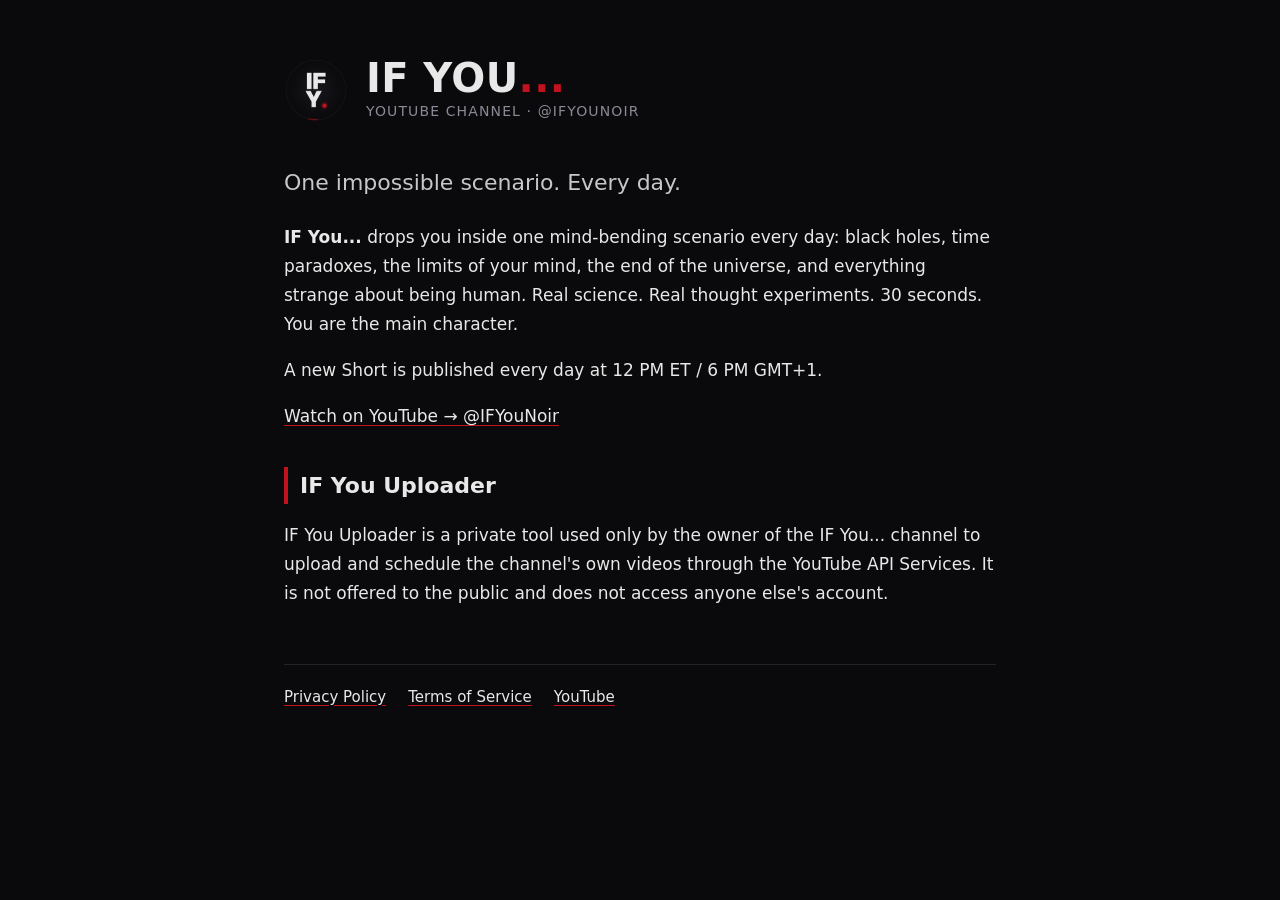
==== index.html @ 326ccce6 "Initial commit" ====
<!DOCTYPE html>
<html lang="en"><head><meta charset="utf-8"><meta name="viewport" content="width=device-width,initial-scale=1">
<title>IF You... — One impossible scenario. Every day.</title><link rel="stylesheet" href="style.css"><link rel="icon" href="logo.png"></head>
<body><main>
<header><img src="logo.png" alt="IF You... logo"><div><h1>IF YOU<span>...</span></h1><div class="muted">YouTube channel · @IFYouNoir</div></div></header>
<p class="tag">One impossible scenario. Every day.</p>
<p><strong>IF You...</strong> drops you inside one mind-bending scenario every day: black holes, time paradoxes, the limits of your mind, the end of the universe, and everything strange about being human. Real science. Real thought experiments. 30 seconds. You are the main character.</p>
<p>A new Short is published every day at 12 PM ET / 6 PM GMT+1.</p>
<p><a href="https://www.youtube.com/@IFYouNoir">Watch on YouTube → @IFYouNoir</a></p>
<h2>IF You Uploader</h2>
<p>IF You Uploader is a private tool used only by the owner of the IF You... channel to upload and schedule the channel's own videos through the YouTube API Services. It is not offered to the public and does not access anyone else's account.</p>
<nav><a href="privacy.html">Privacy Policy</a><a href="terms.html">Terms of Service</a><a href="https://www.youtube.com/@IFYouNoir">YouTube</a></nav>
</main></body></html>
---- style.css ----
:root{--bg:#0A0A0C;--fg:#E8E8E8;--red:#C1121F;--muted:#8A8A96}
*{box-sizing:border-box}body{margin:0;background:var(--bg);color:var(--fg);font:17px/1.7 system-ui,-apple-system,"Segoe UI",Inter,sans-serif}
main{max-width:760px;margin:0 auto;padding:56px 24px 80px}
header{display:flex;align-items:center;gap:18px;margin-bottom:40px}
header img{width:64px;height:64px;border-radius:50%}
h1{font-size:40px;line-height:1.1;margin:0;letter-spacing:.01em}h1 span{color:var(--red)}
h2{font-size:22px;margin:36px 0 8px;border-left:4px solid var(--red);padding-left:12px}
a{color:var(--fg);text-decoration-color:var(--red);text-underline-offset:3px}
.muted{color:var(--muted);font-size:14px;letter-spacing:.08em;text-transform:uppercase}
nav{margin-top:56px;padding-top:20px;border-top:1px solid #222;display:flex;gap:22px;flex-wrap:wrap;font-size:15px}
.tag{font-size:22px;color:var(--fg);opacity:.85}
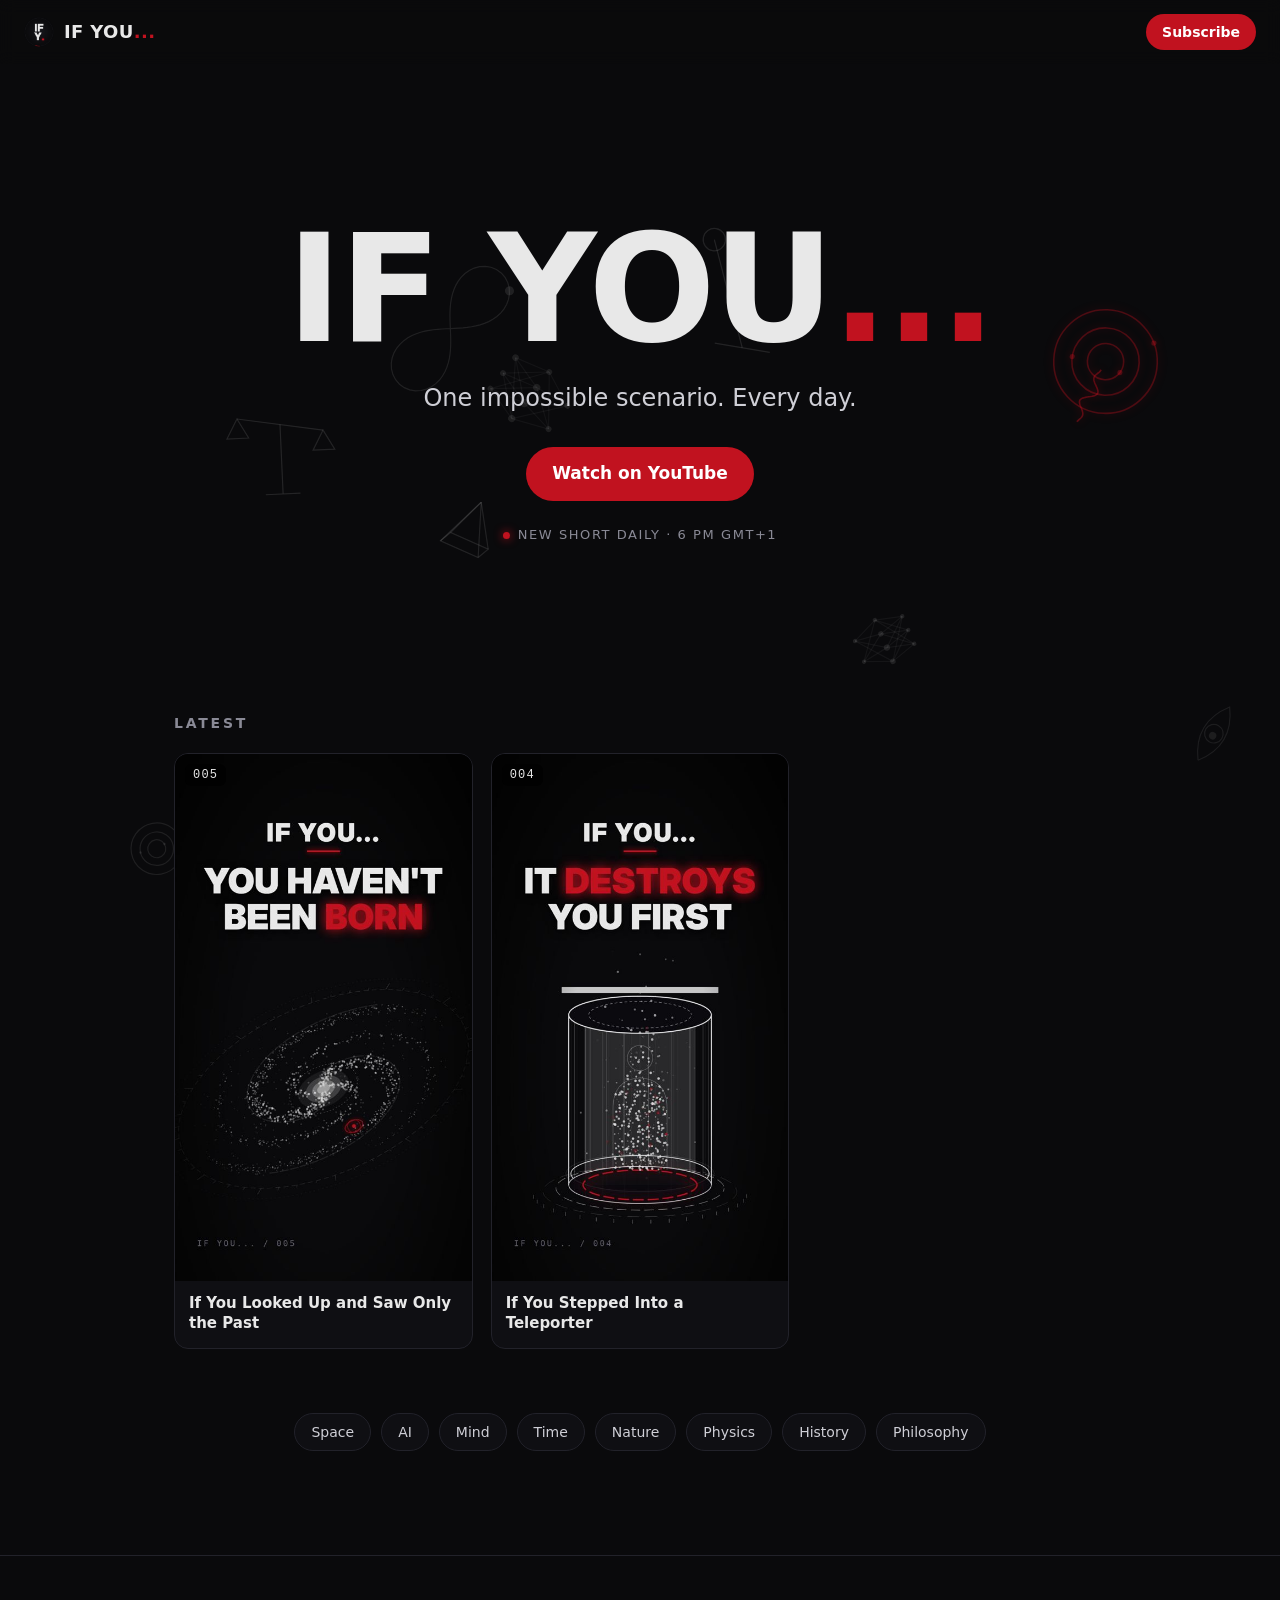
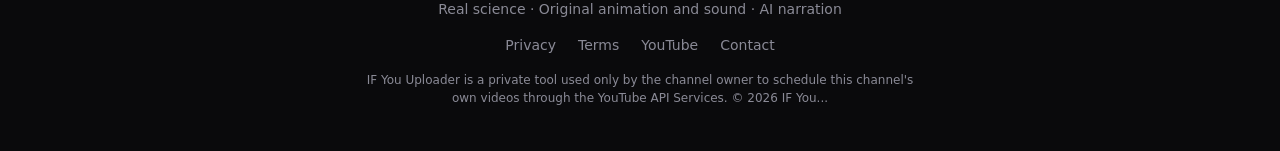
==== commit e2fdd959: "Simple website with floating shapes" ====
--- a/index.html
+++ b/index.html
@@ -1,13 +1,69 @@
 <!DOCTYPE html>
-<html lang="en"><head><meta charset="utf-8"><meta name="viewport" content="width=device-width,initial-scale=1">
-<title>IF You... — One impossible scenario. Every day.</title><link rel="stylesheet" href="style.css"><link rel="icon" href="logo.png"></head>
-<body><main>
-<header><img src="logo.png" alt="IF You... logo"><div><h1>IF YOU<span>...</span></h1><div class="muted">YouTube channel · @IFYouNoir</div></div></header>
-<p class="tag">One impossible scenario. Every day.</p>
-<p><strong>IF You...</strong> drops you inside one mind-bending scenario every day: black holes, time paradoxes, the limits of your mind, the end of the universe, and everything strange about being human. Real science. Real thought experiments. 30 seconds. You are the main character.</p>
-<p>A new Short is published every day at 12 PM ET / 6 PM GMT+1.</p>
-<p><a href="https://www.youtube.com/@IFYouNoir">Watch on YouTube → @IFYouNoir</a></p>
-<h2>IF You Uploader</h2>
-<p>IF You Uploader is a private tool used only by the owner of the IF You... channel to upload and schedule the channel's own videos through the YouTube API Services. It is not offered to the public and does not access anyone else's account.</p>
-<nav><a href="privacy.html">Privacy Policy</a><a href="terms.html">Terms of Service</a><a href="https://www.youtube.com/@IFYouNoir">YouTube</a></nav>
-</main></body></html>
+<html lang="en">
+<head>
+<meta charset="utf-8">
+<meta name="viewport" content="width=device-width,initial-scale=1">
+<title>IF You... — One impossible scenario. Every day.</title>
+<meta name="description" content="Daily 30-second science thought experiments where you are the main character.">
+<meta property="og:title" content="IF You... — One impossible scenario. Every day.">
+<meta property="og:image" content="https://islemmenzer1-jpg.github.io/ifyou/img/banner.jpg">
+<meta name="theme-color" content="#0A0A0C">
+<link rel="stylesheet" href="style.css">
+<link rel="icon" href="logo.png">
+</head>
+<body>
+
+<nav class="top">
+  <a class="brand" href="index.html"><img src="logo.png" alt=""><b>IF YOU<span>...</span></b></a>
+  <a class="btn small" href="https://www.youtube.com/@IFYouNoir?sub_confirmation=1">Subscribe</a>
+</nav>
+
+<header class="hero">
+  <h1>IF YOU<span>...</span></h1>
+  <p class="lead">One impossible scenario. Every day.</p>
+  <div class="cta">
+    <a class="btn" href="https://www.youtube.com/@IFYouNoir/shorts">Watch on YouTube</a>
+  </div>
+  <p class="schedule"><span class="dot"></span>New Short daily · 6 PM GMT+1</p>
+</header>
+
+<main>
+  <section>
+    <h2>Latest</h2>
+    <div class="eps" id="eps"></div>
+  </section>
+
+  <section>
+    <ul class="chips">
+      <li>Space</li><li>AI</li><li>Mind</li><li>Time</li><li>Nature</li>
+      <li>Physics</li><li>History</li><li>Philosophy</li>
+    </ul>
+  </section>
+</main>
+
+<footer>
+  <p class="muted small">Real science · Original animation and sound · AI narration</p>
+  <div class="links">
+    <a href="privacy.html">Privacy</a>
+    <a href="terms.html">Terms</a>
+    <a href="https://www.youtube.com/@IFYouNoir">YouTube</a>
+    <a href="mailto:islemmenzer1@gmail.com">Contact</a>
+  </div>
+  <p class="muted tiny">IF You Uploader is a private tool used only by the channel owner to schedule this channel's own videos through the YouTube API Services. © 2026 IF You...</p>
+</footer>
+
+<script>
+fetch("episodes.json", {cache: "no-store"}).then(r => r.json()).then(list => {
+  const box = document.getElementById("eps");
+  list.slice(0, 6).forEach(e => {
+    const a = document.createElement("a");
+    a.className = "ep"; a.href = e.url;
+    a.innerHTML = `<img src="${e.thumb}" alt="" loading="lazy"><span class="num">${e.num}</span><span class="title"></span>`;
+    a.querySelector(".title").textContent = e.title;
+    box.appendChild(a);
+  });
+}).catch(() => {});
+</script>
+<script src="bg.js" defer></script>
+</body>
+</html>
--- a/style.css
+++ b/style.css
@@ -1,11 +1,57 @@
-:root{--bg:#0A0A0C;--fg:#E8E8E8;--red:#C1121F;--muted:#8A8A96}
-*{box-sizing:border-box}body{margin:0;background:var(--bg);color:var(--fg);font:17px/1.7 system-ui,-apple-system,"Segoe UI",Inter,sans-serif}
-main{max-width:760px;margin:0 auto;padding:56px 24px 80px}
-header{display:flex;align-items:center;gap:18px;margin-bottom:40px}
-header img{width:64px;height:64px;border-radius:50%}
-h1{font-size:40px;line-height:1.1;margin:0;letter-spacing:.01em}h1 span{color:var(--red)}
-h2{font-size:22px;margin:36px 0 8px;border-left:4px solid var(--red);padding-left:12px}
-a{color:var(--fg);text-decoration-color:var(--red);text-underline-offset:3px}
-.muted{color:var(--muted);font-size:14px;letter-spacing:.08em;text-transform:uppercase}
-nav{margin-top:56px;padding-top:20px;border-top:1px solid #222;display:flex;gap:22px;flex-wrap:wrap;font-size:15px}
-.tag{font-size:22px;color:var(--fg);opacity:.85}
+:root{--bg:#0A0A0C;--panel:rgba(17,17,22,.78);--line:#22222a;--fg:#E8E8E8;--red:#C1121F;--muted:#8A8A96}
+*{box-sizing:border-box}
+body{margin:0;background:var(--bg);color:var(--fg);font:17px/1.6 system-ui,-apple-system,"Segoe UI",Inter,sans-serif;-webkit-font-smoothing:antialiased}
+a{color:var(--fg);text-decoration:none}
+.muted{color:var(--muted)}.small{font-size:14px}.tiny{font-size:12px;max-width:560px;margin:14px auto 0;line-height:1.5}
+
+#bg{position:fixed;inset:0;z-index:0;pointer-events:none}
+nav.top,.hero,main,footer{position:relative;z-index:1}
+
+nav.top{position:sticky;top:0;z-index:10;display:flex;justify-content:space-between;align-items:center;padding:14px 24px;background:rgba(10,10,12,.7);backdrop-filter:blur(8px)}
+nav.top .links{display:flex;gap:18px;align-items:center;font-size:14px}
+nav.top .links a:not(.btn){color:var(--muted)}
+.brand{display:flex;align-items:center;gap:10px;font-size:18px;letter-spacing:.02em}
+.brand img{width:30px;height:30px;border-radius:50%}
+.brand span{color:var(--red)}
+
+.btn{display:inline-block;background:var(--red);color:#fff;font-weight:700;padding:13px 26px;border-radius:999px;transition:transform .15s ease,background .15s ease}
+.btn:hover{transform:translateY(-1px);background:#d4182a}
+.btn.small{padding:7px 16px;font-size:14px}
+
+.hero{min-height:72vh;display:flex;flex-direction:column;justify-content:center;align-items:center;text-align:center;padding:40px 24px}
+.hero h1{font-size:clamp(64px,13vw,150px);line-height:.95;margin:0;font-weight:900;letter-spacing:-.02em}
+.hero h1 span{color:var(--red)}
+.lead{font-size:clamp(18px,2.6vw,24px);color:#cfcfd6;margin:18px 0 30px;font-weight:300}
+.schedule{margin-top:24px;color:var(--muted);font-size:13px;letter-spacing:.12em;text-transform:uppercase}
+.dot{display:inline-block;width:7px;height:7px;border-radius:50%;background:var(--red);margin-right:8px;box-shadow:0 0 10px var(--red);animation:pulse 2s infinite}
+@keyframes pulse{50%{opacity:.3}}
+
+main{max-width:980px;margin:0 auto;padding:0 24px 40px}
+section{margin:0 0 64px}
+h2{font-size:14px;letter-spacing:.2em;text-transform:uppercase;color:var(--muted);margin:0 0 18px;font-weight:600}
+
+.eps{display:grid;grid-template-columns:repeat(3,1fr);gap:18px}
+.ep{position:relative;display:block;background:var(--panel);border:1px solid var(--line);border-radius:14px;overflow:hidden;transition:border-color .15s ease,transform .15s ease}
+.ep:hover{border-color:var(--red);transform:translateY(-2px)}
+.ep img{width:100%;aspect-ratio:9/16;object-fit:cover;display:block}
+.ep .num{position:absolute;top:10px;left:10px;font:12px/1 ui-monospace,Consolas,monospace;background:rgba(0,0,0,.7);padding:5px 8px;border-radius:6px;letter-spacing:.1em}
+.ep .title{display:block;padding:12px 14px 14px;font-weight:600;font-size:15px;line-height:1.35}
+
+.chips{list-style:none;padding:0;margin:0;display:flex;flex-wrap:wrap;gap:10px;justify-content:center}
+.chips li{border:1px solid var(--line);background:var(--panel);border-radius:999px;padding:7px 16px;font-size:14px;color:#cfcfd6}
+
+footer{text-align:center;padding:28px 24px 44px;border-top:1px solid var(--line)}
+footer .links{display:flex;gap:22px;justify-content:center;flex-wrap:wrap;font-size:14px;margin-top:8px}
+footer .links a{color:var(--muted)}footer .links a:hover{color:var(--fg)}
+
+/* legal pages */
+.doc{max-width:760px;margin:0 auto;padding:24px 24px 40px;line-height:1.7}
+.doc a{text-decoration:underline;text-decoration-color:var(--red);text-underline-offset:3px}
+.doc header{display:flex;align-items:center;gap:18px;margin:16px 0 28px}
+.doc header img{width:56px;height:56px;border-radius:50%}
+.doc h1{font-size:34px;line-height:1.1;margin:0}
+.doc h2{font-size:20px;letter-spacing:0;text-transform:none;color:var(--fg);margin:32px 0 8px;border-left:4px solid var(--red);padding-left:12px}
+footer .brand{justify-content:center;margin-bottom:12px}
+
+@media (max-width:720px){.eps{grid-template-columns:repeat(2,1fr);gap:12px}nav.top .links a:not(.btn){display:none}}
+@media (prefers-reduced-motion:reduce){.dot{animation:none}.btn,.ep{transition:none}}
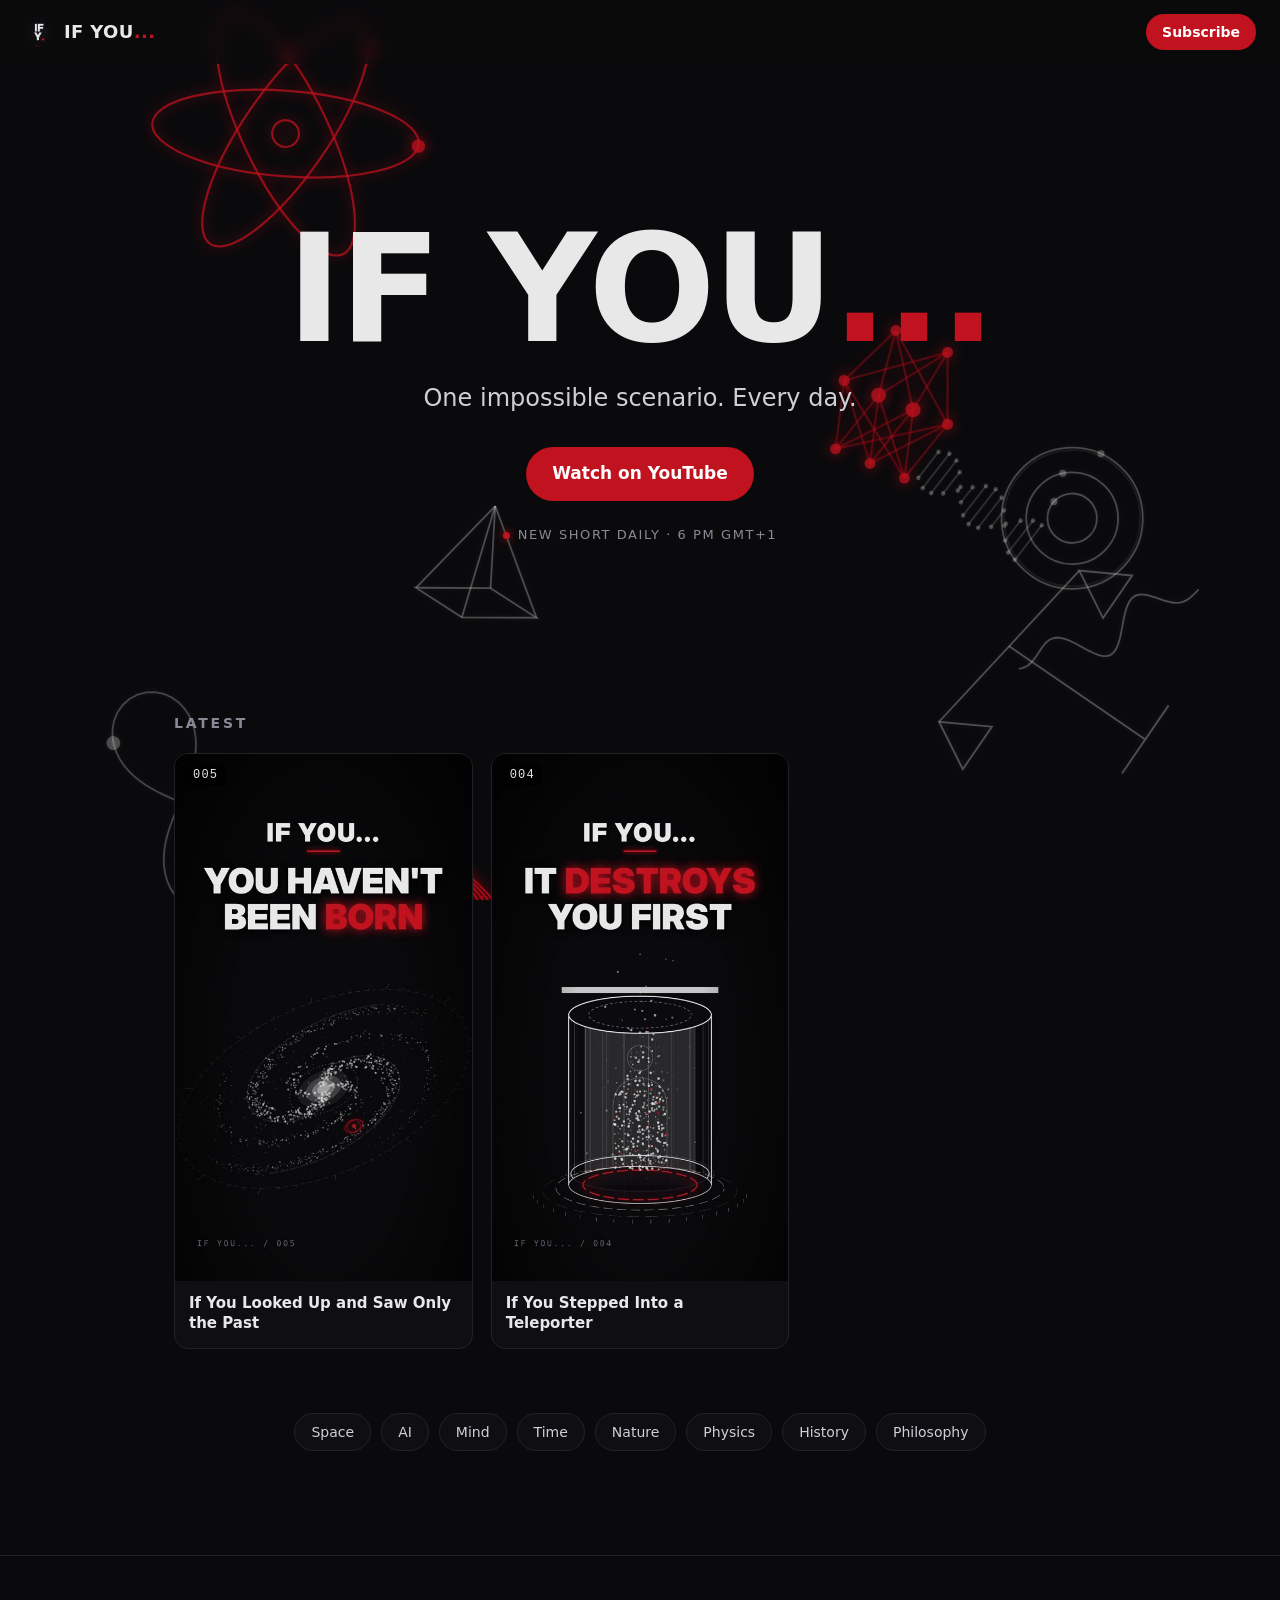
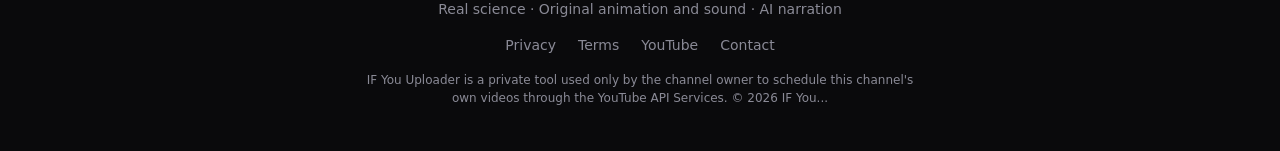
==== commit c4a19dda: "Update latest episodes (005)" ====
--- a/index.html
+++ b/index.html
@@ -8,7 +8,7 @@
 <meta property="og:title" content="IF You... — One impossible scenario. Every day.">
 <meta property="og:image" content="https://islemmenzer1-jpg.github.io/ifyou/img/banner.jpg">
 <meta name="theme-color" content="#0A0A0C">
-<link rel="stylesheet" href="style.css">
+<link rel="stylesheet" href="style.css?v=4">
 <link rel="icon" href="logo.png">
 </head>
 <body>
@@ -53,17 +53,31 @@
 </footer>
 
 <script>
-fetch("episodes.json", {cache: "no-store"}).then(r => r.json()).then(list => {
+const CHANNEL = "https://www.youtube.com/@IFYouNoir/shorts";
+fetch("episodes.json?t=" + Date.now(), {cache: "no-store"}).then(r => r.json()).then(list => {
   const box = document.getElementById("eps");
+  const now = Date.now();
   list.slice(0, 6).forEach(e => {
+    const soon = e.publish_at && Date.parse(e.publish_at) > now;
     const a = document.createElement("a");
-    a.className = "ep"; a.href = e.url;
-    a.innerHTML = `<img src="${e.thumb}" alt="" loading="lazy"><span class="num">${e.num}</span><span class="title"></span>`;
+    a.className = "ep" + (soon ? " soon" : "");
+    a.href = soon ? CHANNEL : (e.url || CHANNEL);
+    a.target = "_blank"; a.rel = "noopener";
+    a.innerHTML = `<span class="pic"><img src="${e.thumb}" alt="" loading="lazy"></span><span class="num">${e.num}</span><span class="title"></span>`;
     a.querySelector(".title").textContent = e.title;
+    if (soon) {
+      const d = new Date(e.publish_at);
+      const when = d.toLocaleString([], {weekday: "short", hour: "numeric", minute: "2-digit"});
+      const band = document.createElement("span");
+      band.className = "band";
+      band.innerHTML = `<b>COMING SOON</b><small>${when}</small>`;
+      a.querySelector(".pic").appendChild(band);
+      setTimeout(() => location.reload(), Math.min(Date.parse(e.publish_at) - now + 2000, 2147000000));
+    }
     box.appendChild(a);
   });
 }).catch(() => {});
 </script>
-<script src="bg.js" defer></script>
+<script src="bg.js?v=4" defer></script>
 </body>
 </html>
--- a/style.css
+++ b/style.css
@@ -33,7 +33,13 @@
 .eps{display:grid;grid-template-columns:repeat(3,1fr);gap:18px}
 .ep{position:relative;display:block;background:var(--panel);border:1px solid var(--line);border-radius:14px;overflow:hidden;transition:border-color .15s ease,transform .15s ease}
 .ep:hover{border-color:var(--red);transform:translateY(-2px)}
+.ep .pic{position:relative;display:block}
 .ep img{width:100%;aspect-ratio:9/16;object-fit:cover;display:block}
+.ep.soon img{filter:blur(6px) brightness(.45);transform:scale(1.06)}
+.ep .pic{overflow:hidden}
+.band{position:absolute;left:0;right:0;top:50%;transform:translateY(-50%) rotate(-6deg) scale(1.15);background:var(--red);color:#fff;text-align:center;padding:12px 0 10px;box-shadow:0 0 30px rgba(193,18,31,.6)}
+.band b{display:block;font-size:20px;letter-spacing:.22em;font-weight:900}
+.band small{display:block;font-size:12px;letter-spacing:.15em;opacity:.85;text-transform:uppercase}
 .ep .num{position:absolute;top:10px;left:10px;font:12px/1 ui-monospace,Consolas,monospace;background:rgba(0,0,0,.7);padding:5px 8px;border-radius:6px;letter-spacing:.1em}
 .ep .title{display:block;padding:12px 14px 14px;font-weight:600;font-size:15px;line-height:1.35}
 
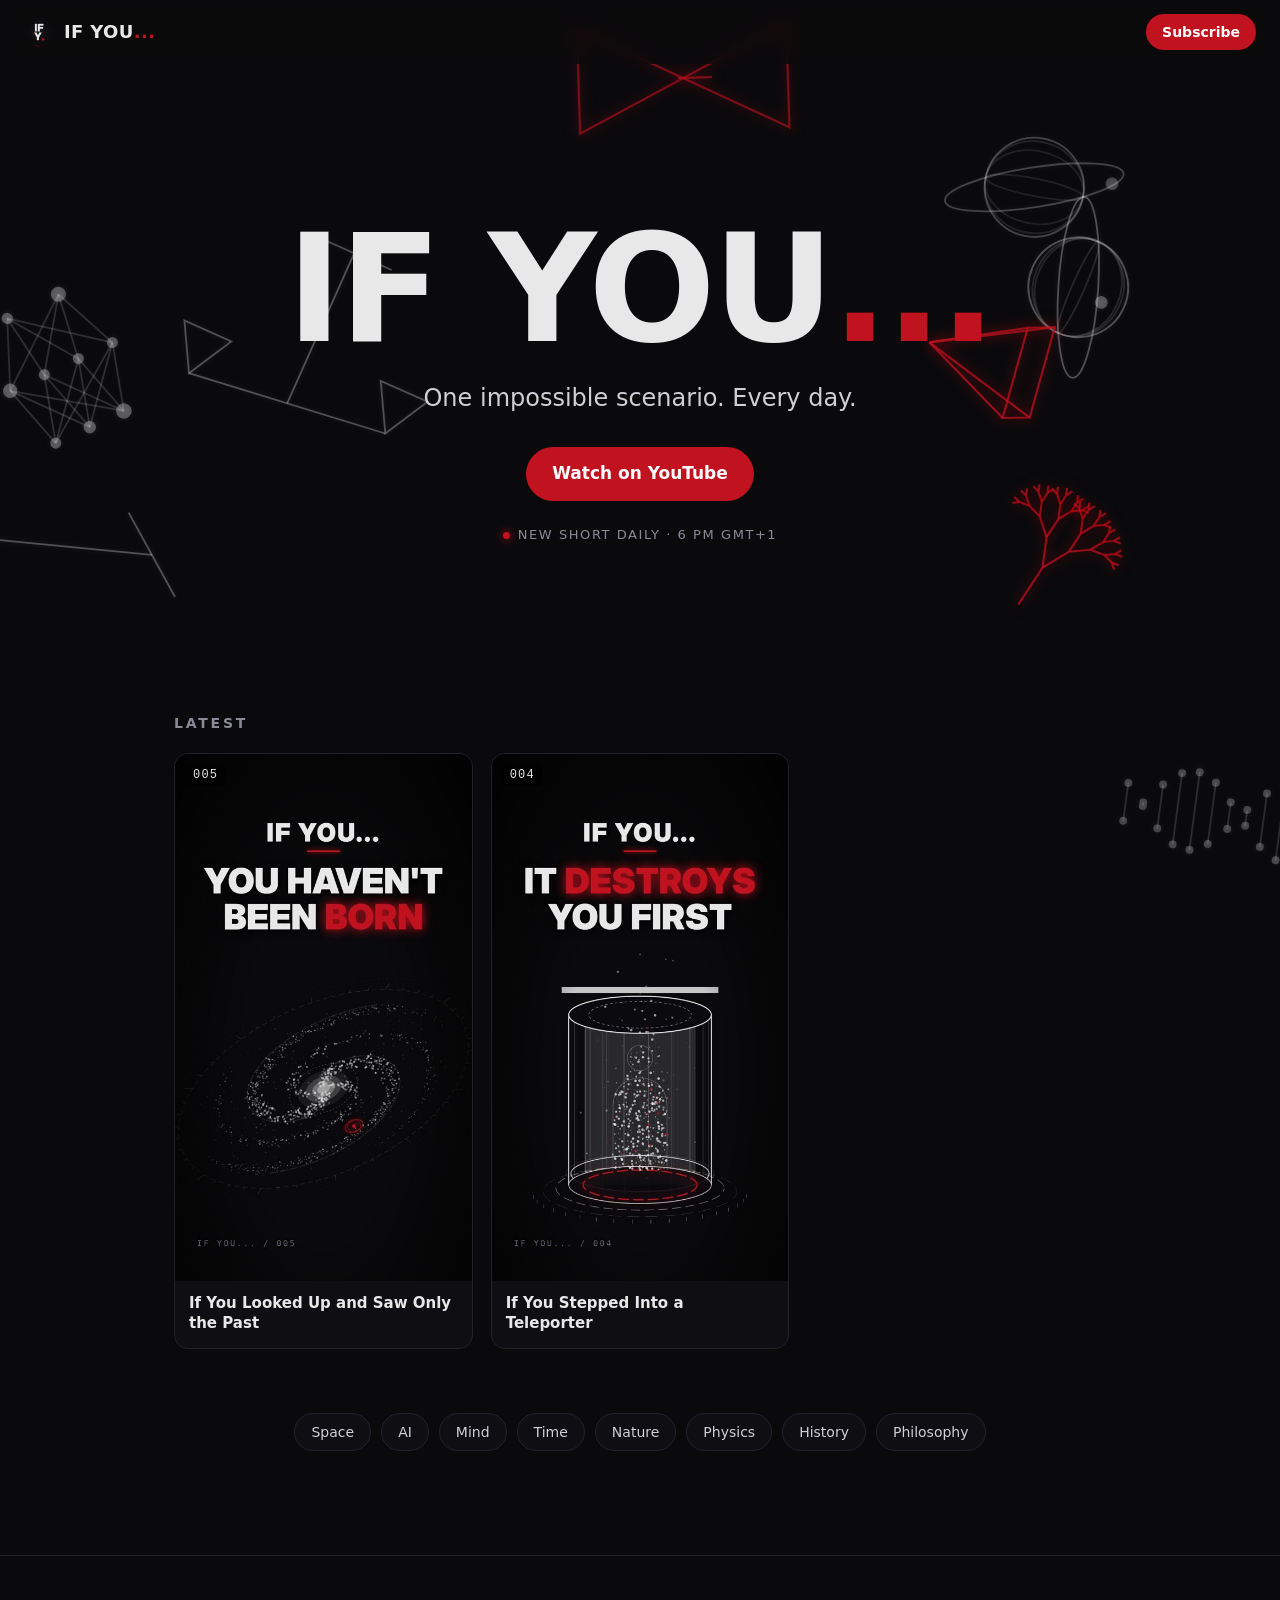
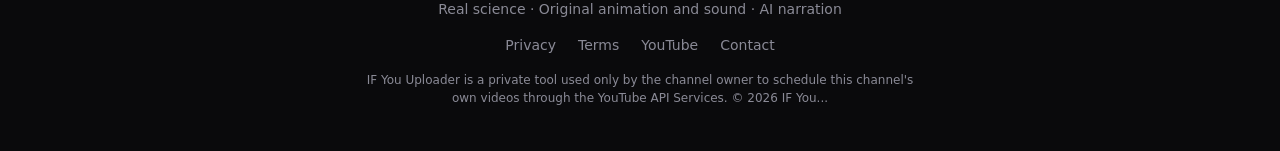
==== commit 0b1598da: "Wide cards for Deep Dives" ====
--- a/index.html
+++ b/index.html
@@ -8,7 +8,7 @@
 <meta property="og:title" content="IF You... — One impossible scenario. Every day.">
 <meta property="og:image" content="https://islemmenzer1-jpg.github.io/ifyou/img/banner.jpg">
 <meta name="theme-color" content="#0A0A0C">
-<link rel="stylesheet" href="style.css?v=4">
+<link rel="stylesheet" href="style.css?v=5">
 <link rel="icon" href="logo.png">
 </head>
 <body>
@@ -60,7 +60,7 @@
   list.slice(0, 6).forEach(e => {
     const soon = e.publish_at && Date.parse(e.publish_at) > now;
     const a = document.createElement("a");
-    a.className = "ep" + (soon ? " soon" : "");
+    a.className = "ep" + (soon ? " soon" : "") + (String(e.num).startsWith("L") ? " wide" : "");
     a.href = soon ? CHANNEL : (e.url || CHANNEL);
     a.target = "_blank"; a.rel = "noopener";
     a.innerHTML = `<span class="pic"><img src="${e.thumb}" alt="" loading="lazy"></span><span class="num">${e.num}</span><span class="title"></span>`;
@@ -78,6 +78,6 @@
   });
 }).catch(() => {});
 </script>
-<script src="bg.js?v=4" defer></script>
+<script src="bg.js?v=5" defer></script>
 </body>
 </html>
--- a/style.css
+++ b/style.css
@@ -61,3 +61,4 @@
 
 @media (max-width:720px){.eps{grid-template-columns:repeat(2,1fr);gap:12px}nav.top .links a:not(.btn){display:none}}
 @media (prefers-reduced-motion:reduce){.dot{animation:none}.btn,.ep{transition:none}}
+.ep.wide{grid-column:span 2}.ep.wide img{aspect-ratio:16/9}
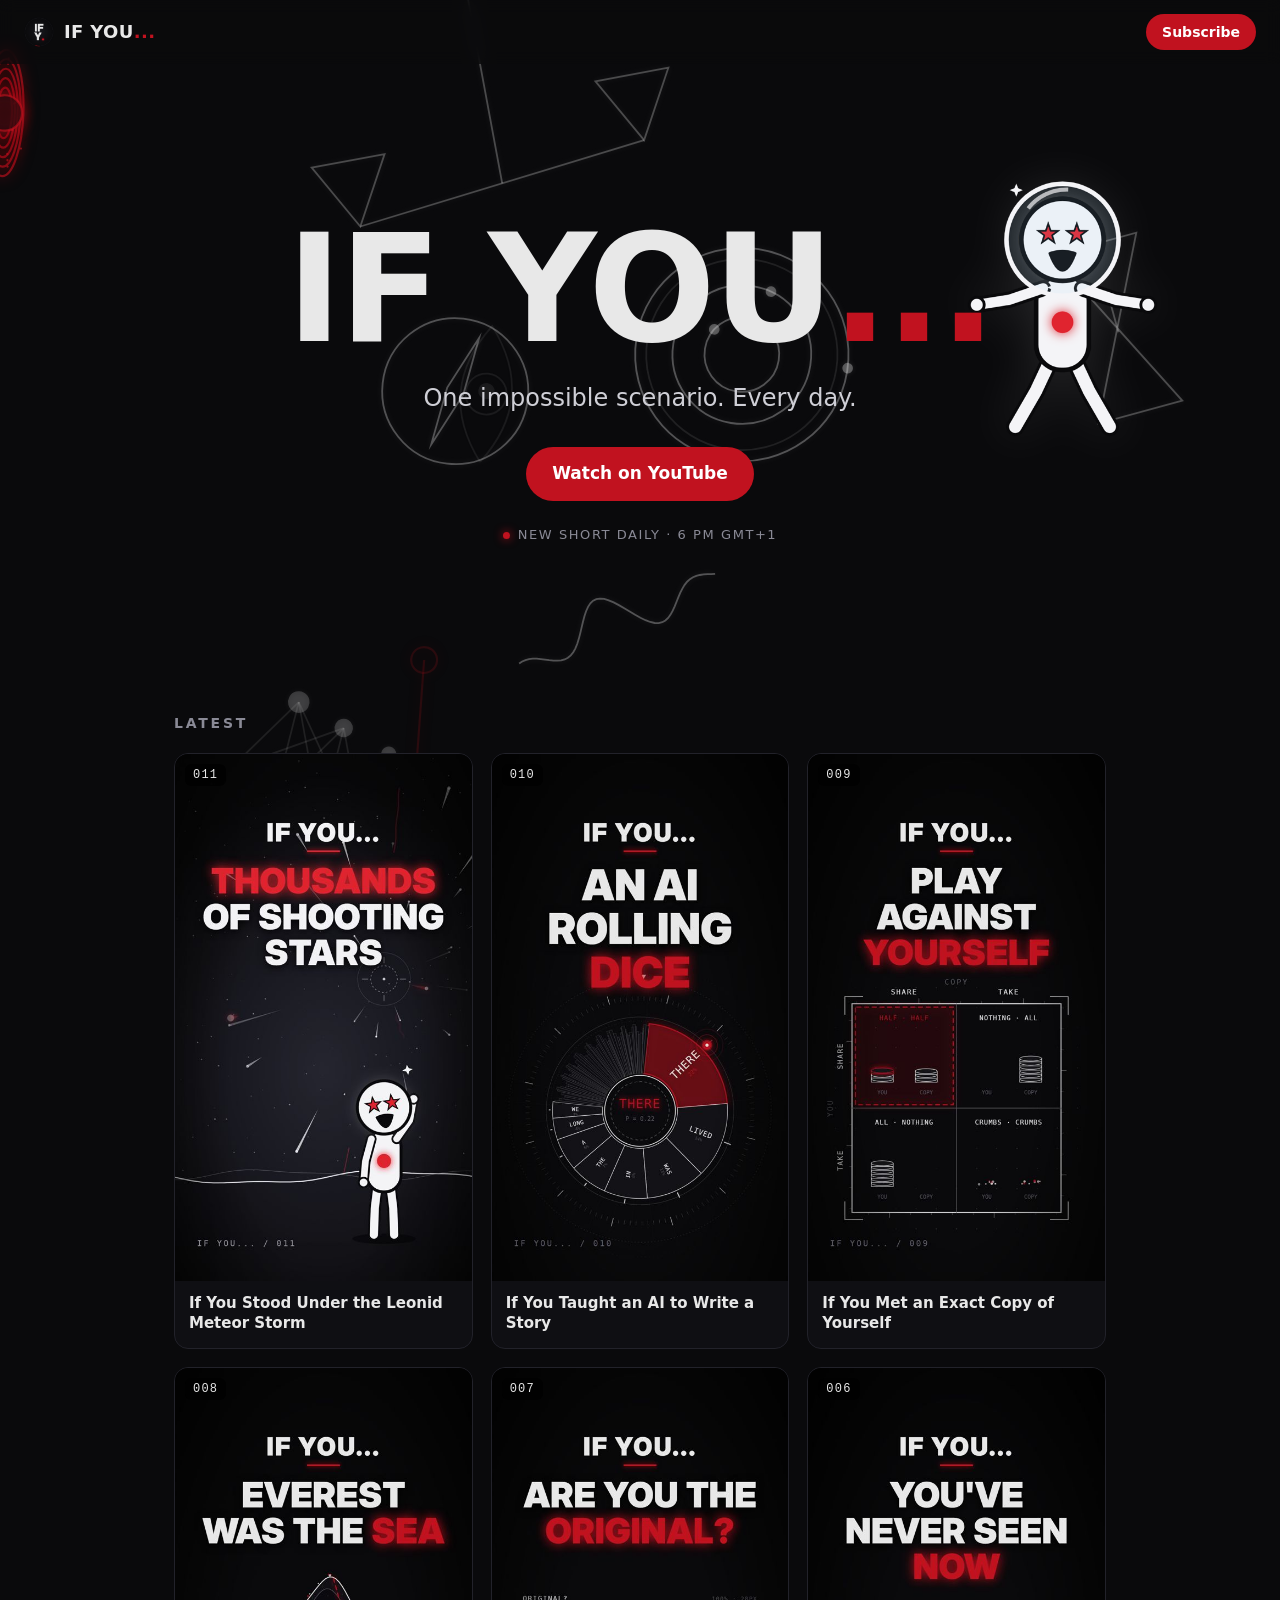
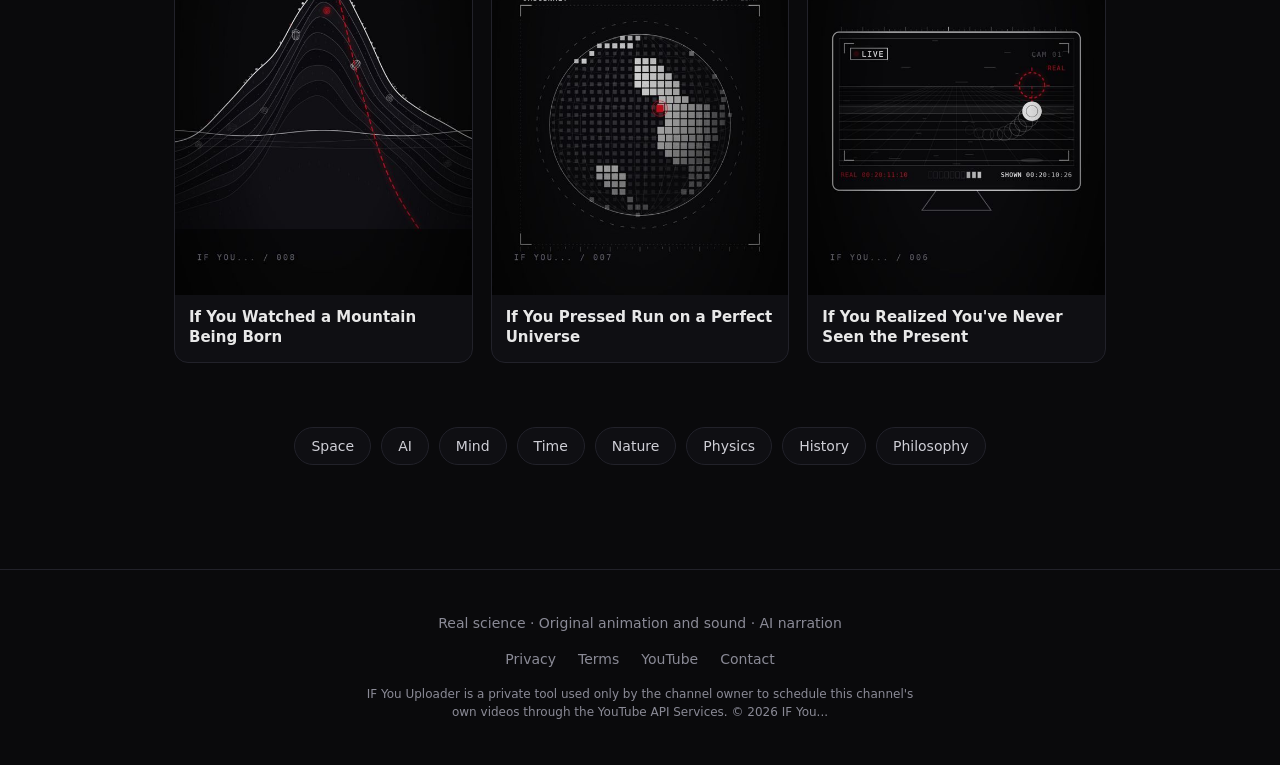
==== commit 6a5b32b7: "Update latest episodes (011)" ====
--- a/index.html
+++ b/index.html
@@ -8,7 +8,7 @@
 <meta property="og:title" content="IF You... — One impossible scenario. Every day.">
 <meta property="og:image" content="https://islemmenzer1-jpg.github.io/ifyou/img/banner.jpg">
 <meta name="theme-color" content="#0A0A0C">
-<link rel="stylesheet" href="style.css?v=5">
+<link rel="stylesheet" href="style.css?v=6">
 <link rel="icon" href="logo.png">
 </head>
 <body>
@@ -19,6 +19,7 @@
 </nav>
 
 <header class="hero">
+  <img class="yfloat" src="img/y_float.png?v=1" alt="Y, the IF YOU... mascot, floating in space">
   <h1>IF YOU<span>...</span></h1>
   <p class="lead">One impossible scenario. Every day.</p>
   <div class="cta">
@@ -78,6 +79,6 @@
   });
 }).catch(() => {});
 </script>
-<script src="bg.js?v=5" defer></script>
+<script src="bg.js?v=6" defer></script>
 </body>
 </html>
--- a/style.css
+++ b/style.css
@@ -62,3 +62,11 @@
 @media (max-width:720px){.eps{grid-template-columns:repeat(2,1fr);gap:12px}nav.top .links a:not(.btn){display:none}}
 @media (prefers-reduced-motion:reduce){.dot{animation:none}.btn,.ep{transition:none}}
 .ep.wide{grid-column:span 2}.ep.wide img{aspect-ratio:16/9}
+
+/* Y, the mascot, drifting in space (2026-11-16) */
+.hero{position:relative;overflow:hidden}
+.yfloat{position:absolute;right:9%;top:16%;width:clamp(110px,16vw,220px);pointer-events:none;filter:drop-shadow(0 0 24px rgba(255,255,255,.12));animation:ydrift 14s ease-in-out infinite;z-index:0}
+.hero h1,.hero p,.hero .cta{position:relative;z-index:1}
+@keyframes ydrift{0%{transform:translate(0,0) rotate(-10deg)}25%{transform:translate(-26px,18px) rotate(4deg)}50%{transform:translate(-8px,42px) rotate(12deg)}75%{transform:translate(18px,14px) rotate(-2deg)}100%{transform:translate(0,0) rotate(-10deg)}}
+@media (max-width:640px){.yfloat{right:4%;top:6%;width:96px;opacity:.9}}
+@media (prefers-reduced-motion:reduce){.yfloat{animation:none}}
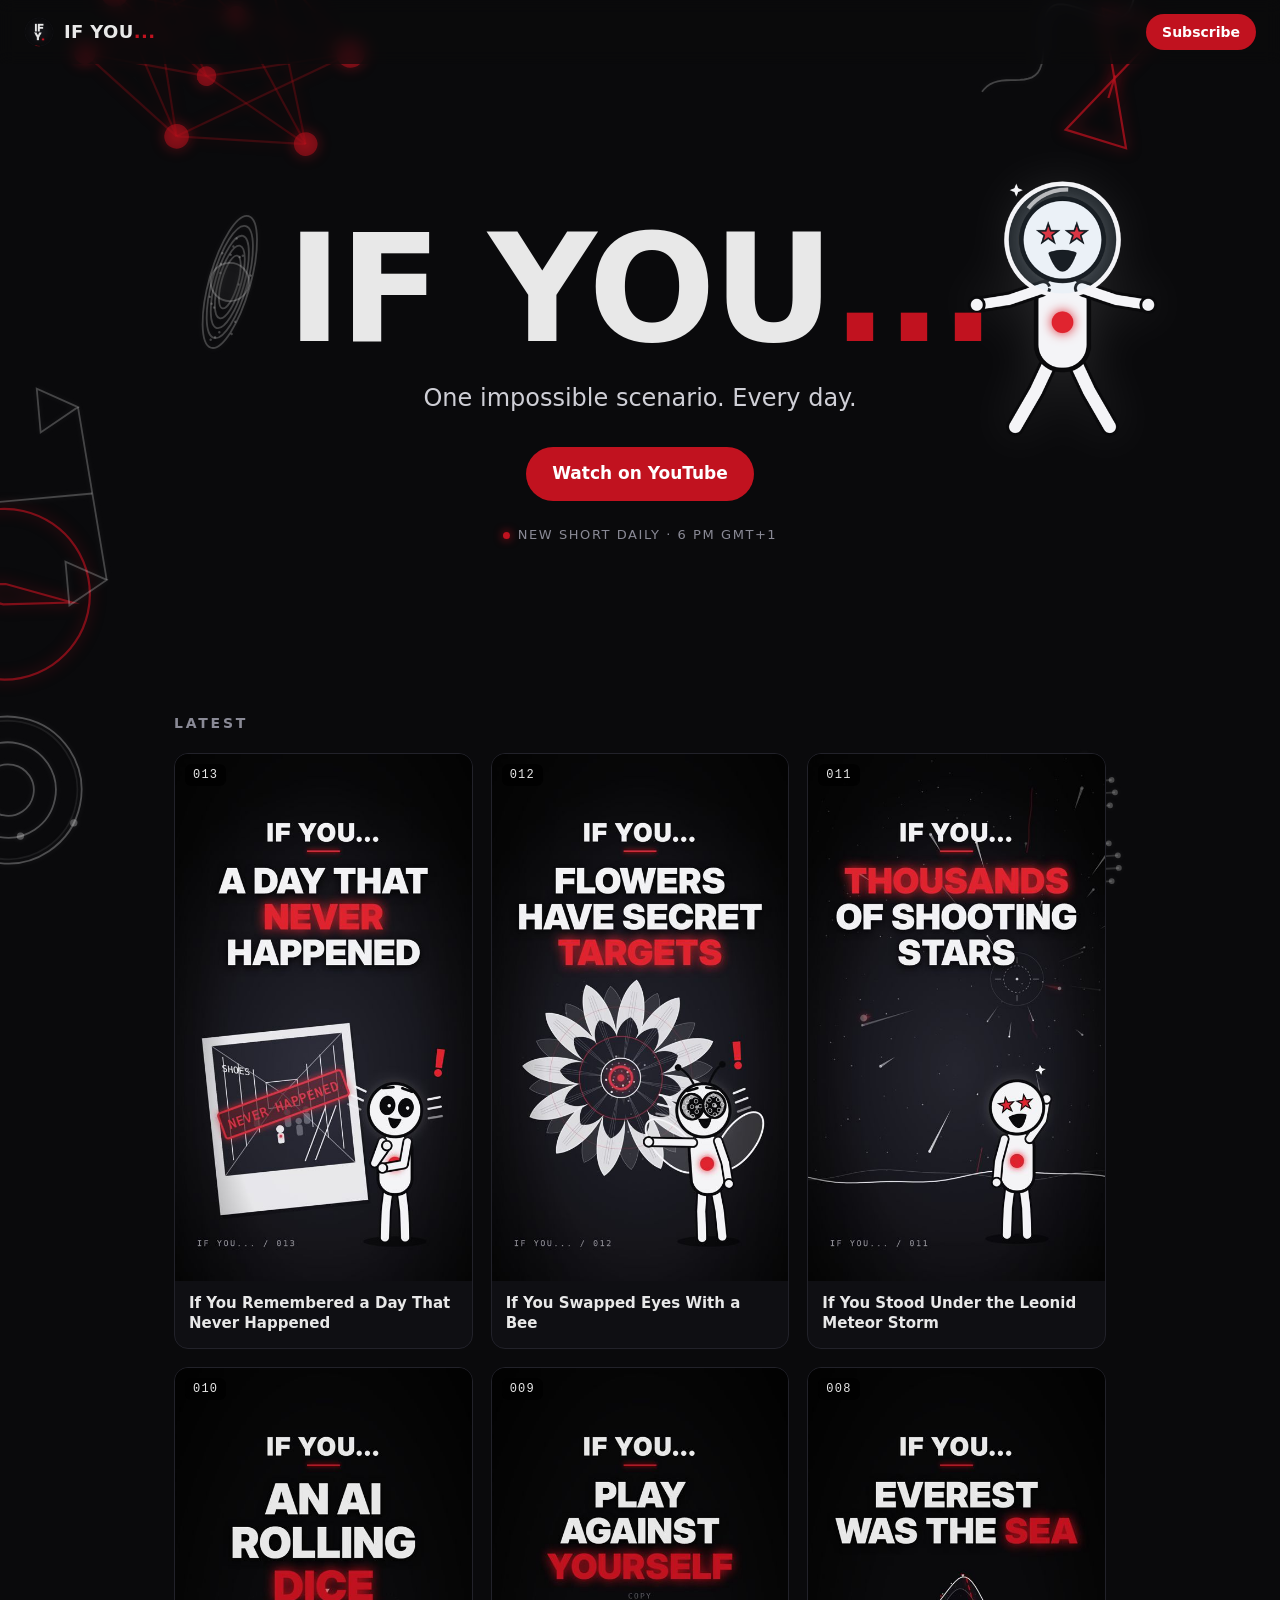
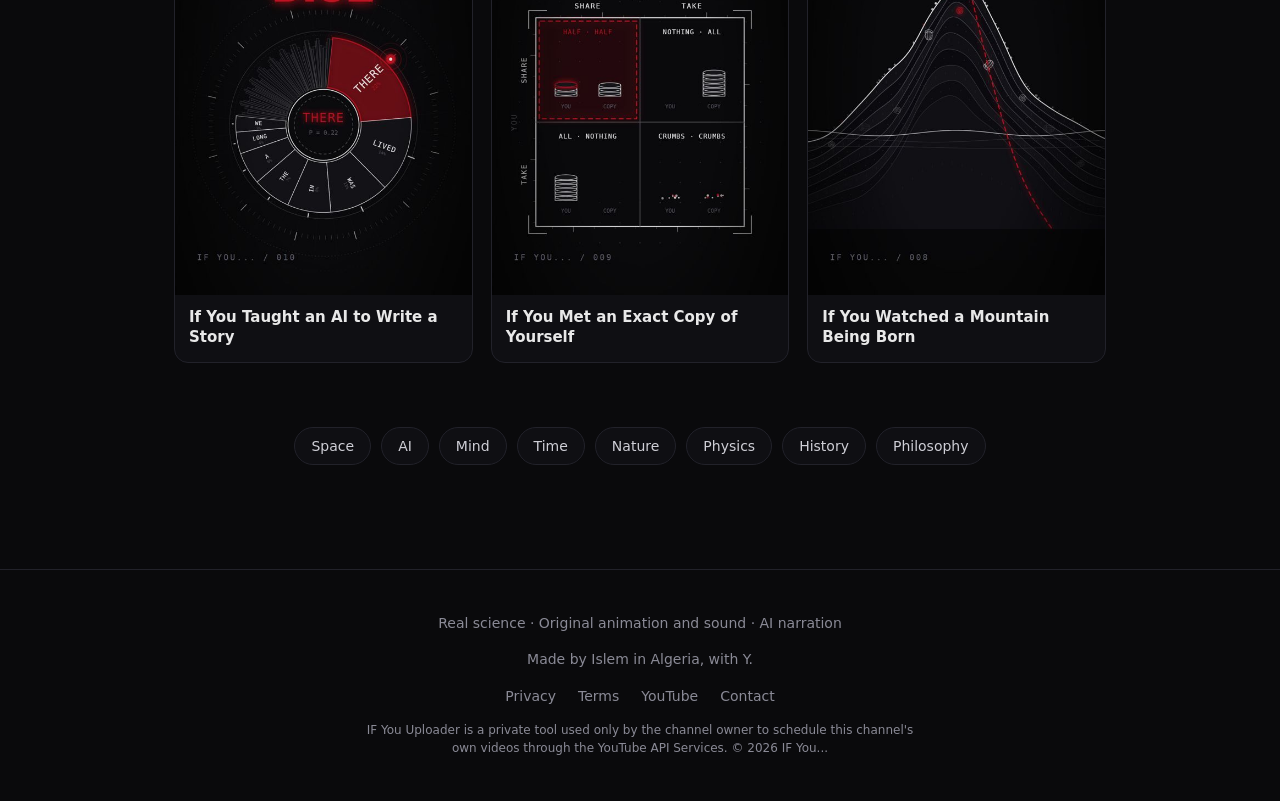
==== commit 1f76996b: "Update latest episodes (013)" ====
--- a/index.html
+++ b/index.html
@@ -44,6 +44,7 @@
 
 <footer>
   <p class="muted small">Real science · Original animation and sound · AI narration</p>
+  <p class="muted small">Made by Islem in Algeria, with Y.</p>
   <div class="links">
     <a href="privacy.html">Privacy</a>
     <a href="terms.html">Terms</a>
